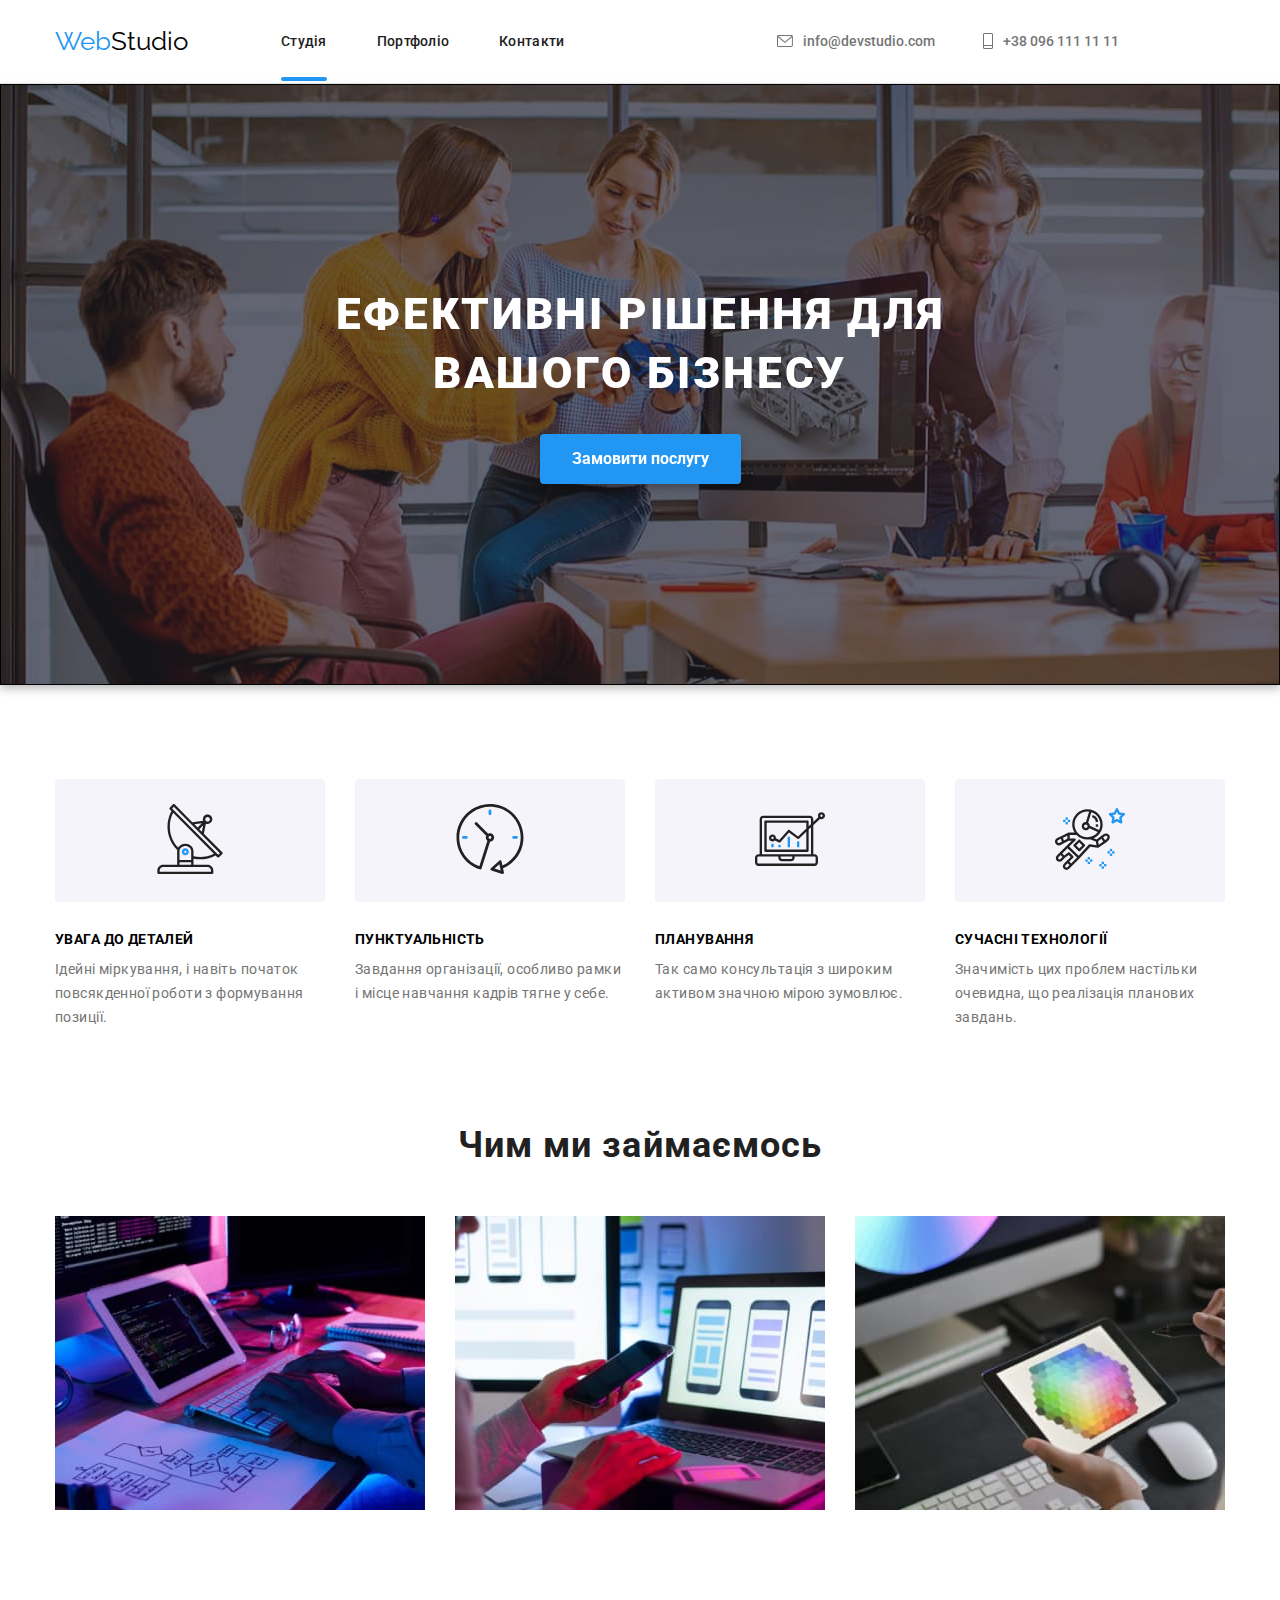
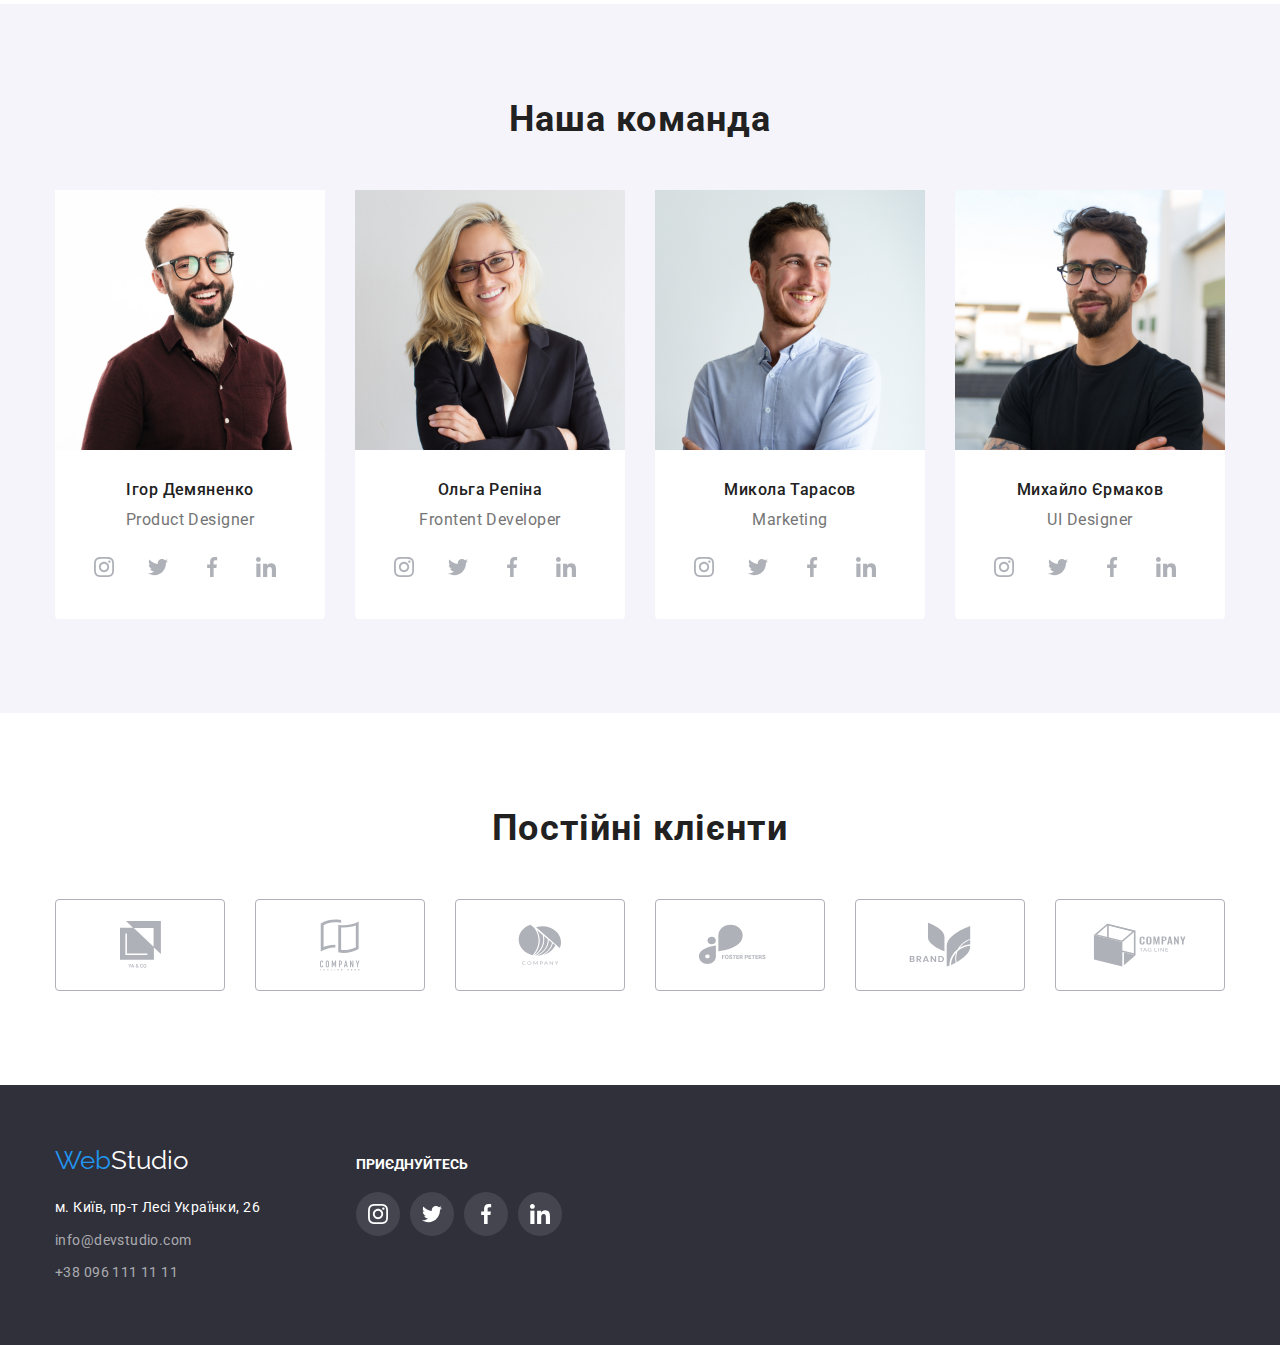
==== index.html @ ad785441 "new" ====
<!DOCTYPE html>
<html lang="uk">

<head>
  <meta charset="UTF-8" />
  <meta http-equiv="X-UA-Compatible" content="IE=edge" />
  <meta name="viewport" content="width=device-width, initial-scale=1.0" />
  <link rel="stylesheet" href="https://cdnjs.cloudflare.com/ajax/libs/modern-normalize/1.1.0/modern-normalize.css">
  <link rel="preconnect" href="https://fonts.googleapis.com">
  <link rel="preconnect" href="https://fonts.gstatic.com" crossorigin>
  <link href="https://fonts.googleapis.com/css2?family=Raleway:wght@700&family=Roboto:wght@400;500;700;900&display=swap"
    rel="stylesheet">
  <link rel="stylesheet" href="./css/styles.css" />
  <title>Web studio</title>
</head>

<body>
  <header class="header">
    <div class="container">
      <nav class="header-nav">
        <a href="./index.html" class="header-logo link"><span class="logo-web link">Web</span>Studio</a>
        
        <ul class="header-list list">
          <li class="list-item"><a class="header-link link current" href="./index.html">Студія</a></li>
          <li class="list-item"><a class="header-link link" href="./portfolio.html">Портфоліо</a></li>
          <li class="list-item"><a class="header-link link" href="#">Контакти</a></li>
        </ul>
        
        <ul class="list contact">
          <li class="contact-item">
            <a class="contact-link link" href="mailto:info@devstudio.com">
              <svg class="header-icon" width="16" height="12">
                <use href="./images/icons.svg#icon-mail"></use>
              </svg>info@devstudio.com
            </a>
          </li>
          <li class="contact-item">
            <a class="contact-link link" href="tel:+380961111111">
              <svg class="header-icon" width="10" height="16">
                <use href="./images/icons.svg#icon-phone"></use>
              </svg>+38 096 111 11 11
            </a>
          </li>
        </ul>
      </nav>
  </div>
 
  </header>
  <main>
    <section class="main-head overlay">
      <div class="container bg-img">
        <h1 class="main-title">Ефективні рішення для вашого бізнесу</h1>
        <button class="header-button button" type="button">Замовити послугу</button>
      </div>
    </section>
    <section class="hero section">
      <div class="container">
        <h2 class="visually-hidden">Переваги</h2>
        
        <ul class="list benefits">
          <li class="benefits-item">
            <div class="hero-item"><svg width="70" height="70">
              <use href="./images/icons.svg#icon-antenna"></use>
            </svg></div>
            <h3 class="list-title">Увага до деталей</h3>
            <p class="list-text">
              Ідейні міркування, і навіть початок повсякденної роботи з
              формування позиції.
            </p>
          </li>
          <li class="benefits-item">
            <div class="hero-item"><svg width="70" height="70">
                <use href="./images/icons.svg#icon-clock"></use>
              </svg></div>
            <h3 class="list-title">Пунктуальність</h3>
            <p class="list-text">
              Завдання організації, особливо рамки і місце навчання кадрів тягне
              у себе.
            </p>
          </li>
          <li class="benefits-item"><div class="hero-item"><svg width="70" height="70">
              <use href="./images/icons.svg#icon-diagram"></use>
            </svg></div>
            <h3 class="list-title">Планування</h3>
            <p class="list-text">
              Так само консультація з широким активом значною мірою зумовлює.
            </p>
          </li>
          <li class="benefits-item"><div class="hero-item"><svg width="70" height="70">
              <use href="./images/icons.svg#icon-astronaut"></use>
            </svg></div>
            <h3 class="list-title">Сучасні технології</h3>
            <p class="list-text">
              Значимість цих проблем настільки очевидна, що реалізація планових
              завдань.
            </p>
          </li>
        </ul>
      </div>
    </section>
    <section class="buisness section">
      <div class="container">
        <h2 class="second-title">Чим ми займаємось</h2>
        <ul class="list buisness-img">
          <li>
            <img src="./images/img1.jpg" width="370" alt="img1" />
          </li>
          <li>
            <img src="./images/img2.jpg" width="370" alt="img2" />
          </li>
          <li>
            <img src="./images/img3.jpg" width="370" alt="img3" />
          </li>
        </ul>
      </div>
    </section>
    <section class="team section">
      <div class="container">
        <h2 class="second-title">Наша команда</h2>
        <ul class="list list-team">
          <li class="team-item">
            <img src="./images/Igor.jpg" width="270" alt="igor" />
            <h3 class="team-title">Ігор Демяненко</h3>
            <p class="team-text">Product Designer</p>
            <ul class="list social-icons">
              <li class="social-item"><a href="" class="link social-link"><svg width="20" height="20">
                <use href="./images/icons.svg#icon-instagram"></use>
              </svg>
            </a>
          </li>
              <li class="social-item"><a href="" class="link social-link"><svg width="20" height="20">
                    <use href="./images/icons.svg#icon-twitter"></use>
                  </svg>
                </a>
              </li>
              <li class="social-item"><a href="" class="link social-link"><svg width="20" height="20">
                    <use href="./images/icons.svg#icon-facebook"></use>
                  </svg>
                </a>
              </li>
              <li class="social-item"><a href="" class="link social-link"><svg width="20" height="20">
                    <use href="./images/icons.svg#icon-linkedin"></use>
                  </svg>
                </a>
              </li>
            </ul>
          </li>
          <li class="team-item">
            <img src="./images/Olga.jpg" width="270" alt="olga" />
            <h3 class="team-title">Ольга Репіна</h3>
            <p class="team-text">Frontent Developer</p>
            <ul class="list social-icons">
              <li class="social-item"><a href="" class="link social-link"><svg width="20" height="20">
                    <use href="./images/icons.svg#icon-instagram"></use>
                  </svg>
                </a>
              </li>
              <li class="social-item"><a href="" class="link social-link"><svg width="20" height="20">
                    <use href="./images/icons.svg#icon-twitter"></use>
                  </svg>
                </a>
              </li>
              <li class="social-item"><a href="" class="link social-link"><svg width="20" height="20">
                    <use href="./images/icons.svg#icon-facebook"></use>
                  </svg>
                </a>
              </li>
              <li class="social-item"><a href="" class="link social-link"><svg width="20" height="20">
                    <use href="./images/icons.svg#icon-linkedin"></use>
                  </svg>
                </a>
              </li>
            </ul>
          </li>
          <li class="team-item">
            <img src="./images/Mikola.jpg" width="270" alt="mikola" />
            <h3 class="team-title">Микола Тарасов</h3>
            <p class="team-text">Marketing</p>
            <ul class="list social-icons">
              <li class="social-item"><a href="" class="link social-link"><svg width="20" height="20">
                    <use href="./images/icons.svg#icon-instagram"></use>
                  </svg>
                </a>
              </li>
              <li class="social-item"><a href="" class="link social-link"><svg width="20" height="20">
                    <use href="./images/icons.svg#icon-twitter"></use>
                  </svg>
                </a>
              </li>
              <li class="social-item"><a href="" class="link social-link"><svg width="20" height="20">
                    <use href="./images/icons.svg#icon-facebook"></use>
                  </svg>
                </a>
              </li>
              <li class="social-item"><a href="" class="link social-link"><svg width="20" height="20">
                    <use href="./images/icons.svg#icon-linkedin"></use>
                  </svg>
                </a>
              </li>
            </ul>
          </li>
          <li class="team-item">
            <img src="./images/Misha.jpg" width="270" alt="misha" />
            <h3 class="team-title">Михайло Єрмаков</h3>
            <p class="team-text">UI Designer</p>
            <ul class="list social-icons">
              <li class="social-item"><a href="" class="link social-link"><svg width="20" height="20">
                    <use href="./images/icons.svg#icon-instagram"></use>
                  </svg>
                </a>
              </li>
              <li class="social-item"><a href="" class="link social-link"><svg width="20" height="20">
                    <use href="./images/icons.svg#icon-twitter"></use>
                  </svg>
                </a>
              </li>
              <li class="social-item"><a href="" class="link social-link"><svg width="20" height="20">
                    <use href="./images/icons.svg#icon-facebook"></use>
                  </svg>
                </a>
              </li>
              <li class="social-item"><a href="" class="link social-link"><svg width="20" height="20">
                    <use href="./images/icons.svg#icon-linkedin"></use>
                  </svg>
                </a>
              </li>
            </ul>
          </li>
        </ul>
      </div>
    </section>
    <section class="our-clients section">
      <div class="container">
        <h2 class="second-title">Постійні клієнти</h2>
        <ul class="list clients">
          <li class="client-item">
            <a href="" class="link client-link">
              <svg width="41" height="47">
                <use href="./images/icons.svg#icon-Union1"></use>
              </svg>
            </a>
          </li>
          <li class="client-item">
            <a href="" class="link client-link">
              <svg width="40" height="52">
                <use href="./images/icons.svg#icon-group2"></use>
              </svg>
            </a>
          </li>
          <li class="client-item">
            <a href="" class="link client-link">
              <svg width="43.5" height="41">
                <use href="./images/icons.svg#icon-Object3"></use>
              </svg>
            </a>
          </li>
          <li class="client-item">
            <a href="" class="link client-link">
              <svg width="84.44" height="40.62">
                <use href="./images/icons.svg#icon-Foster4"></use>
              </svg>
            </a>
          </li>
          <li class="client-item">
            <a href="" class="link client-link">
              <svg width="62.54" height="45.43">
                <use href="./images/icons.svg#icon-Brand5"></use>
              </svg>
            </a>
          </li>
          <li class="client-item">
            <a href="" class="link client-link">
              <svg width="93.8" height="43.9">
                <use href="./images/icons.svg#icon-Company6"></use>
              </svg>
            </a>
          </li>
        </ul>
      </div>
    </section>
  </main>
  <footer class="footer">
    <div class="container box-main">
      <div class="box-left">
        <a href="./index.html" class="footer-logo logo link"><span class="logo-web">Web</span>Studio</a>
        <ul class="list address">
          <li>
            <a class="link footer-contact-link contact-link-map" target="_blank" rel="noreferrer noopener"
              href="https://www.google.com/maps/place/%D0%B1%D1%83%D0%BB.+%D0%9B%D0%B5%D1%81%D0%B8+%D0%A3%D0%BA%D1%80%D0%B0%D0%B8%D0%BD%D0%BA%D0%B8,+26,+%D0%9A%D0%B8%D0%B5%D0%B2,+02000/@50.4265807,30.5361971,17z/data=!4m13!1m7!3m6!1s0x40d4cf0e033ecbe9:0x57a4dffefec77da0!2z0LHRg9C7LiDQm9C10YHQuCDQo9C60YDQsNC40L3QutC4LCAyNiwg0JrQuNC10LIsIDAyMDAw!3b1!8m2!3d50.4265807!4d30.5383858!3m4!1s0x40d4cf0e033ecbe9:0x57a4dffefec77da0!8m2!3d50.4265807!4d30.5383858">м.
              Київ, пр-т Лесі Українки, 26</a>
          </li>
          <li><a class="link footer-contact-link" href="mailto:info@devstudio.com">info@devstudio.com</a></li>
          <li><a class="link footer-contact-link" href="tel:+380961111111">+38 096 111 11 11</a></li>
        </ul>
      </div>
      <div class="social-box">
        <p class="social-title">приєднуйтесь</p>
        <ul class="footer-social list">
          <li class="social-item">
            <a class="social-link" href="#">
              <svg class="social-logo" width="20" height="20">
                <use href="./images/icons.svg#icon-instagram"></use>
              </svg>
            </a>
          </li>
          <li class="social-item">
            <a class="social-link" href="#">
              <svg class="social-logo" width="20" height="20">
                <use href="./images/icons.svg#icon-twitter"></use>
              </svg>
            </a>
          </li>
          <li class="social-item">
            <a class="social-link" href="#">
              <svg class="social-logo" width="20" height="20">
                <use href="./images/icons.svg#icon-facebook"></use>
              </svg>
            </a>
          </li>
          <li class="social-item">
            <a class="social-link" href="#">
              <svg class="social-logo" width="20" height="20">
                <use href="./images/icons.svg#icon-linkedin"></use>
              </svg>
            </a>
          </li>
        </ul>
      </div>
    </div>
  </footer>
  <script src="./js/modal.js"></script>
  </body>
</html>
---- css/styles.css ----
:root {
    --hover-color: rgb(33, 150, 243);
    --white: rgb(255, 255, 255);
    --link-list-text: rgb(117, 117, 117);
    --main-title: rgb(33, 33, 33);
    --head-footer-bg: rgb(47, 48, 58);
    --logo: rgb(0, 0, 0);
    --teem-bg: rgb(245, 244, 250);
    --pf-filter: rgb(245, 245, 245);
    
    --footer-contact: rgba(255, 255, 255, 0.6);
}

.visually-hidden {
    position: absolute;
    white-space: nowrap;
    width: 1px;
    height: 1px;
    overflow: hidden;
    border: 0;
    padding: 0;
    clip: rect(0 0 0 0);
    clip-path: inset(50%);
    margin: -1px;
}


body {
    font-family: 'Roboto', sans-serif;
    margin: 0;
    font-size: 14px;
}

h1,
h2, 
h3, 
p, 
ul {
    margin: 0 auto;
    padding: 0;
}

img {
    display: block;
    width: 100%;
    height: auto;
}
.link {
    text-decoration: none;
}

.list {
    list-style: none;
}

.container {
    max-width: 1200px;
    margin: 0 auto;
    padding: 0 15px;
}

.section {
    padding: 94px 0;
}

.header-nav {
    display: flex;
    align-items: center;
}

.header {
    border-bottom: 1px solid #ECECEC;
}

.button {
    border: none;
}

.header {

    background-color: var(--white);
}

.header-logo {
    font-family: raleway;
    font-size: 26px;
    line-height: 1.19;
    color: var(--logo);

}

.logo-web {
    color: var(--hover-color);
}

.header-list {
    display: flex;
    margin-left: 93px;
}

.header-list .list-item {
    margin-right: 50px;
}

.header-list .list-item:last-child {
    margin-right: 0;
}

.contact {
    display: flex;
    margin-left: auto;
}

.contact .contact-item + .contact-item {
    margin-left: 48px;
}

.header-link {
    position: relative;
    display: block;
    padding-top: 32px;
    padding-bottom: 32px;

    color: var(--main-title);
    font-weight: 500;
    font-size: 14px;
    line-height: 1.333;
    letter-spacing: 0.02em;

    /* transition-property: color;
    transition-duration: 250ms;
    transition-timing-function: cubic-bezier(0.4, 0, 0.2, 1); */

    transition: color 250ms cubic-bezier(0.4, 0, 0.2, 1);
}

.current::after {
    position: absolute;
    bottom: 2px;
    content: '';
    display: block;
    width: 100%;
    height: 4px;
    background-color: var(--hover-color);
    border-radius: 50px;
}


.header-link:hover,
.header-link:focus {
    color: var(--hover-color);
}

.contact-link {
    display: flex;
    padding-top: 31px;
    padding-bottom: 31px;

    color: var(--link-list-text);
    font-weight: 500;
    font-size: 14px;
    line-height: 1.333;
    align-items: center;

    transition-property: color;
    transition-duration: 250ms;
    transition-timing-function: cubic-bezier(0.4, 0, 0.2, 1);

}

.header-icon {
    margin-right: 10px;
    fill: currentColor;
}

.contact-link:hover,
.contact-link:focus {
    color: var(--hover-color);
}

/* Main*/



.main-head {
    text-align: center;
    background: var(--head-footer-bg); 
    padding-top: 200px;
    padding-bottom: 200px;
    
}

.overlay {
    background-image: linear-gradient(to right, 
        rgba(47, 48, 58, 0.4), 
        rgba(47, 48, 58, 0.4)),
        url(../images/header-img.jpg);
    background-size: 1600px;
    border: rgb(0, 0, 0) 1px solid;
    filter: drop-shadow(0px 4px 4px rgba(0, 0, 0, 0.25));
}


.main-title {
    color: var(--white);
    font-weight: 900;
    font-size: 44px;
    line-height: 1.36;
    letter-spacing: 0.06em;
    text-transform: uppercase;
    width: 696px;
    margin-bottom: 30px;

}

.header-button {
    background-color: var(--hover-color);
    color: var(--white);
    cursor: pointer;
    font-weight: 700;
    font-size: 16px;
    line-height: 1.88;
    border-radius: 4px;
    padding: 10px 32px;
    filter: drop-shadow(0px 4px 4px rgba(0, 0, 0, 0.25));
}





.benefits {
    display: flex;
}

.benefits .benefits-item + .benefits-item {
    margin-left: 30px;
}

.hero-item {
    padding: 25px 100px;
    background-color: var(--teem-bg);
    margin-bottom: 30px;
    justify-content: center;
    align-items: center;
    border-radius: 4px;
}

.list-title {
    font-size: 14px;
    line-height: 1.14;
    letter-spacing: 0.03em;
    text-transform: uppercase;
    margin-bottom: 10px;
}

.list-text {
    font-size: 14px;
    line-height: 1.71;
    color: var(--link-list-text);
    letter-spacing: 0.03em;
    width: 270px;
}


.second-title {
    color: var(--main-title);
    font-size: 36px;
    line-height: 1.17;
    text-align: center;
    letter-spacing: 0.03em;
}

.buisness {
    padding-top: 0;
}

.buisness-img {
    display: flex;
    justify-content: space-between;
    margin-top: 50px;
}


.team {
    background-color: var(--teem-bg);
}

.list-team {
    display: flex;
    margin-top: 50px;
    gap: 30px;
}

.team-item {
    background-color: var(--white);
    border-radius: 0px 0px 4px 4px;
}


.team-title {
    font-weight: 500;
    font-size: 16px;
    line-height: 1.19;
    color: var(--main-title);
    text-align: center;
    letter-spacing: 0.03em;
    padding-top: 30px;
}

.team-text {
    font-size: 16px;
    line-height: 1.19;
    color: var(--link-list-text);
    text-align: center;
    letter-spacing: 0.03em;
    padding-top: 10px;
    padding-bottom: 16px;

}

.social-icons {
    display: flex;
    justify-content: center;
    align-items: center;
    padding-bottom: 30px;
}

.social-link {
    display: flex;
    justify-content: center;
    align-items: center;
    width: 44px;
    height: 44px;
    border-radius: 50px;
    fill: #afb1b8;
    
}

.social-link:hover,
.social-link:focus {
    background-color: var(--hover-color);
    fill: var(--white);
}

.clients {
    display: flex;
    justify-content: space-between;
}

.client-item {
    display: flex;
}

.client-link {
    display: flex;
    justify-content: center;
    align-items: center;
    width: 170px;
    height: 92px;
    margin-top: 50px;
    border: 1px solid #afb1b8;
    border-radius: 4px;
    fill: #afb1b8;
    
}

.client-link:hover,
.client-link:focus {
    fill: var(--hover-color);
    border-color: var(--hover-color);
}

/* footer */


.footer {
    background-color: var(--head-footer-bg);
    padding: 60px 0;
}

.box-main {
    display: flex;
    align-items: baseline;
}

.footer-logo {
    font-family: raleway;
    font-size: 26px;
    line-height: 1.19;
    color: var(--white);
    display: inline-block;
    
}

.footer-contact-link {
    display: block;
    font-size: 14px;
    line-height: 1.71;
    color: var(--footer-contact);
    letter-spacing: 0.03em;
}

.footer-contact-link {
    padding-top: 9px;
    width: 231px;
}

.contact-link-map {
    color: var(--white);
    padding-top: 20px;
}

.footer-contact-link:hover,
.footer-contact-link:focus {
    color: var(--white);
}

.social-box {
    display: block;
    margin-left: 70px;
}

.footer-social {
    display: flex;
}

.social-title {
    margin-bottom: 20px;
    font-weight: 700;
    /* font-size: 14px; */
    /* line-height: 1.14; */

    color: var(--white);

    text-transform: uppercase;
}

.social-link {
    display: flex;
    justify-content: center;
    align-items: center;
    margin-right: 10px;
    width: 44px;
    height: 44px;
    color: var(--white);
    border-radius: 50px;
    background-color: rgba(255, 255, 255, 0.1);
}

.social-link:hover,
.social-link:focus {
    background-color: #2196f3;
}

.social-logo {
    fill: currentColor;
}

/* Portfolio */


.filter {
    display: flex;
    justify-content: center;
}

.filter-button {
    color: var(--main-title);
    font-size: 16px;
    font-weight: 500;
    line-height: 1.63;
    background-color: var(--teem-bg);
    cursor: pointer;
    border-radius: 4px;
    min-width: 73px;
    padding: 6px 22px;
}

.btn-nav:not(:last-child) {
    margin-right: 8px;
}


.filter-button:hover,
.filter-button:focus {
    color: var(--white);
    background-color: var(--hover-color);
    box-shadow: 0px 3px 1px rgba(0, 0, 0, 0.1), 0px 1px 2px rgba(0, 0, 0, 0.08),
     0px 2px 2px rgba(0, 0, 0, 0.12);
}

.filter-link {
    overflow: hidden;
}

.filter-link:hover,
.filter-link:focus {
    display: block;
    box-shadow: 0px 1px 1px rgba(0, 0, 0, 0.12), 0px 4px 4px rgba(0, 0, 0, 0.06),
    1px 4px 6px rgba(0, 0, 0, 0.16);
}

.filter-list {
    margin-top: 50px;
    display: flex;
    flex-wrap: wrap;
    gap: 30px;
}



.filter-title {
    color: var(--main-title);
    font-size: 18px;
    line-height: 2;
    margin-bottom: 4px;
}

.filter-text {
    color: var(--link-list-text);
    font-size: 16px;
    line-height: 1.88;
}

.border {
    border: 1px solid #EEEEEE;
    border-top: 0;
    padding: 20px 24px;
}
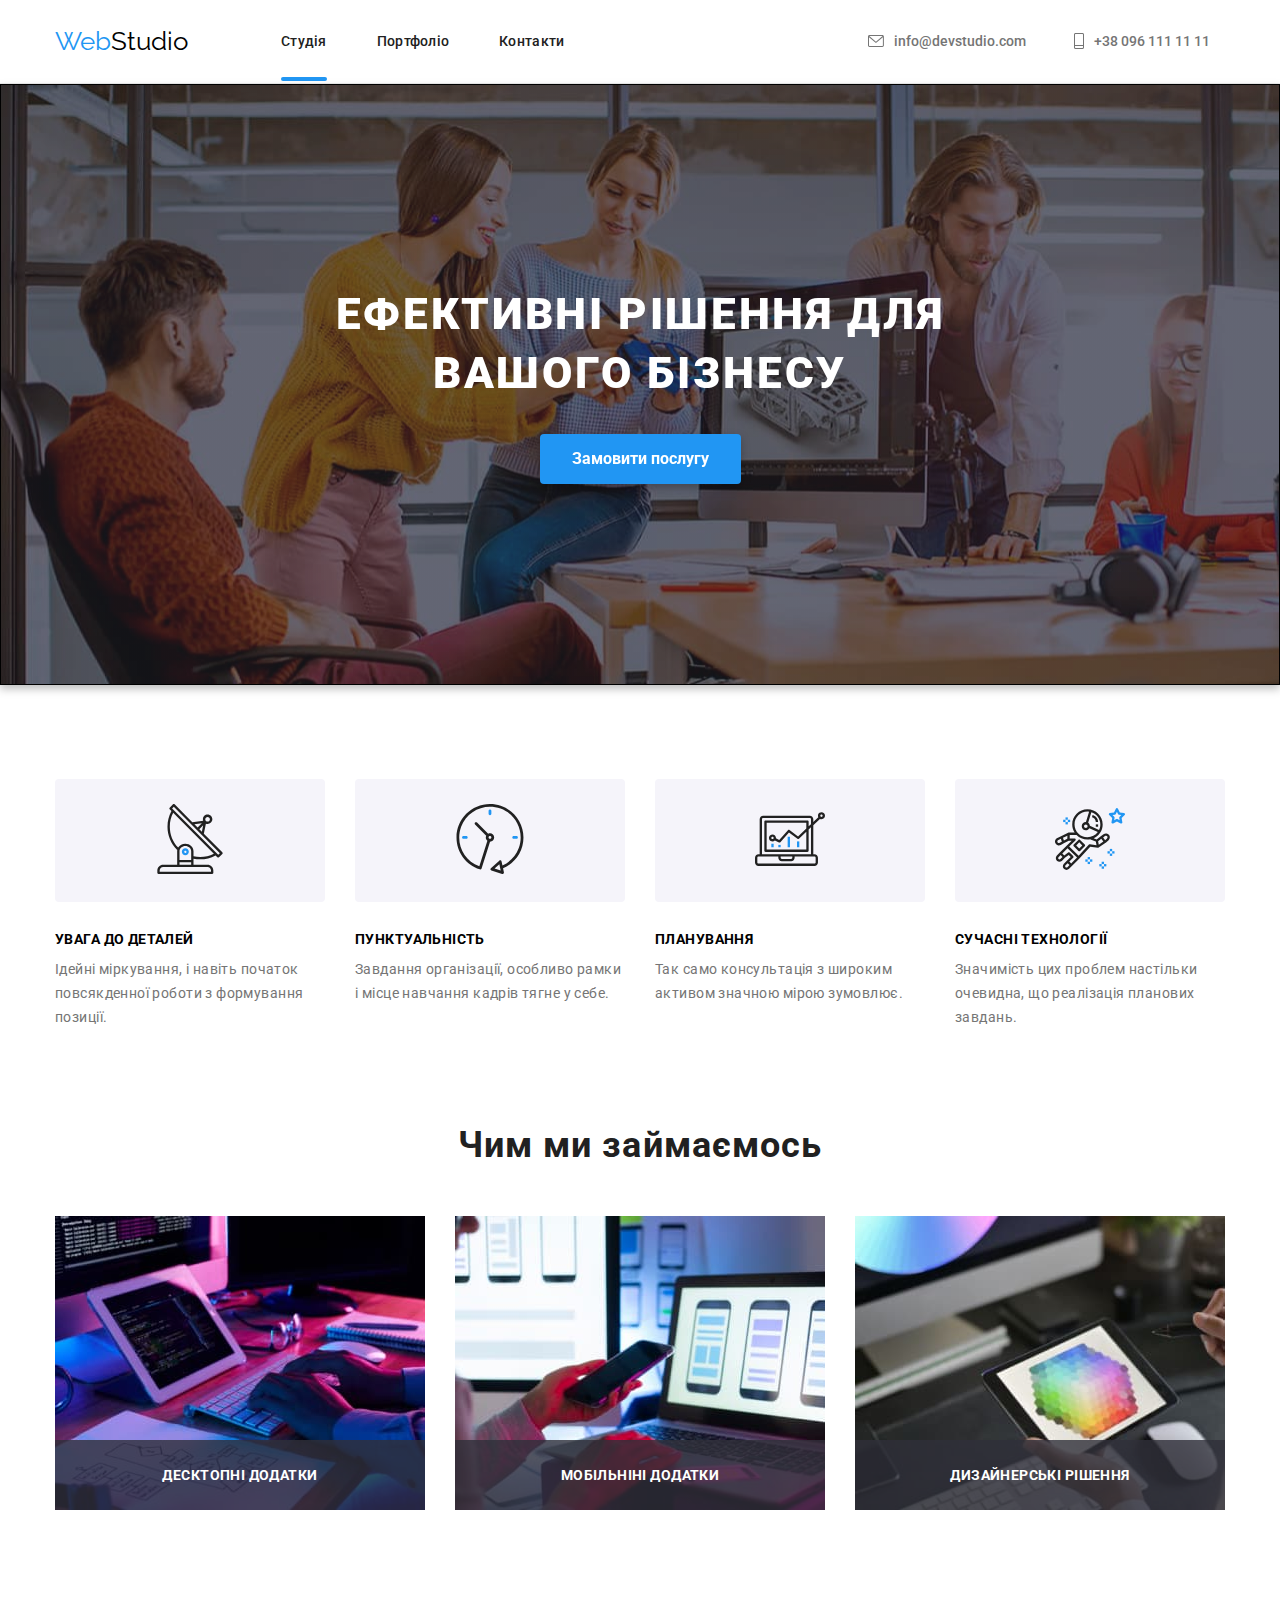
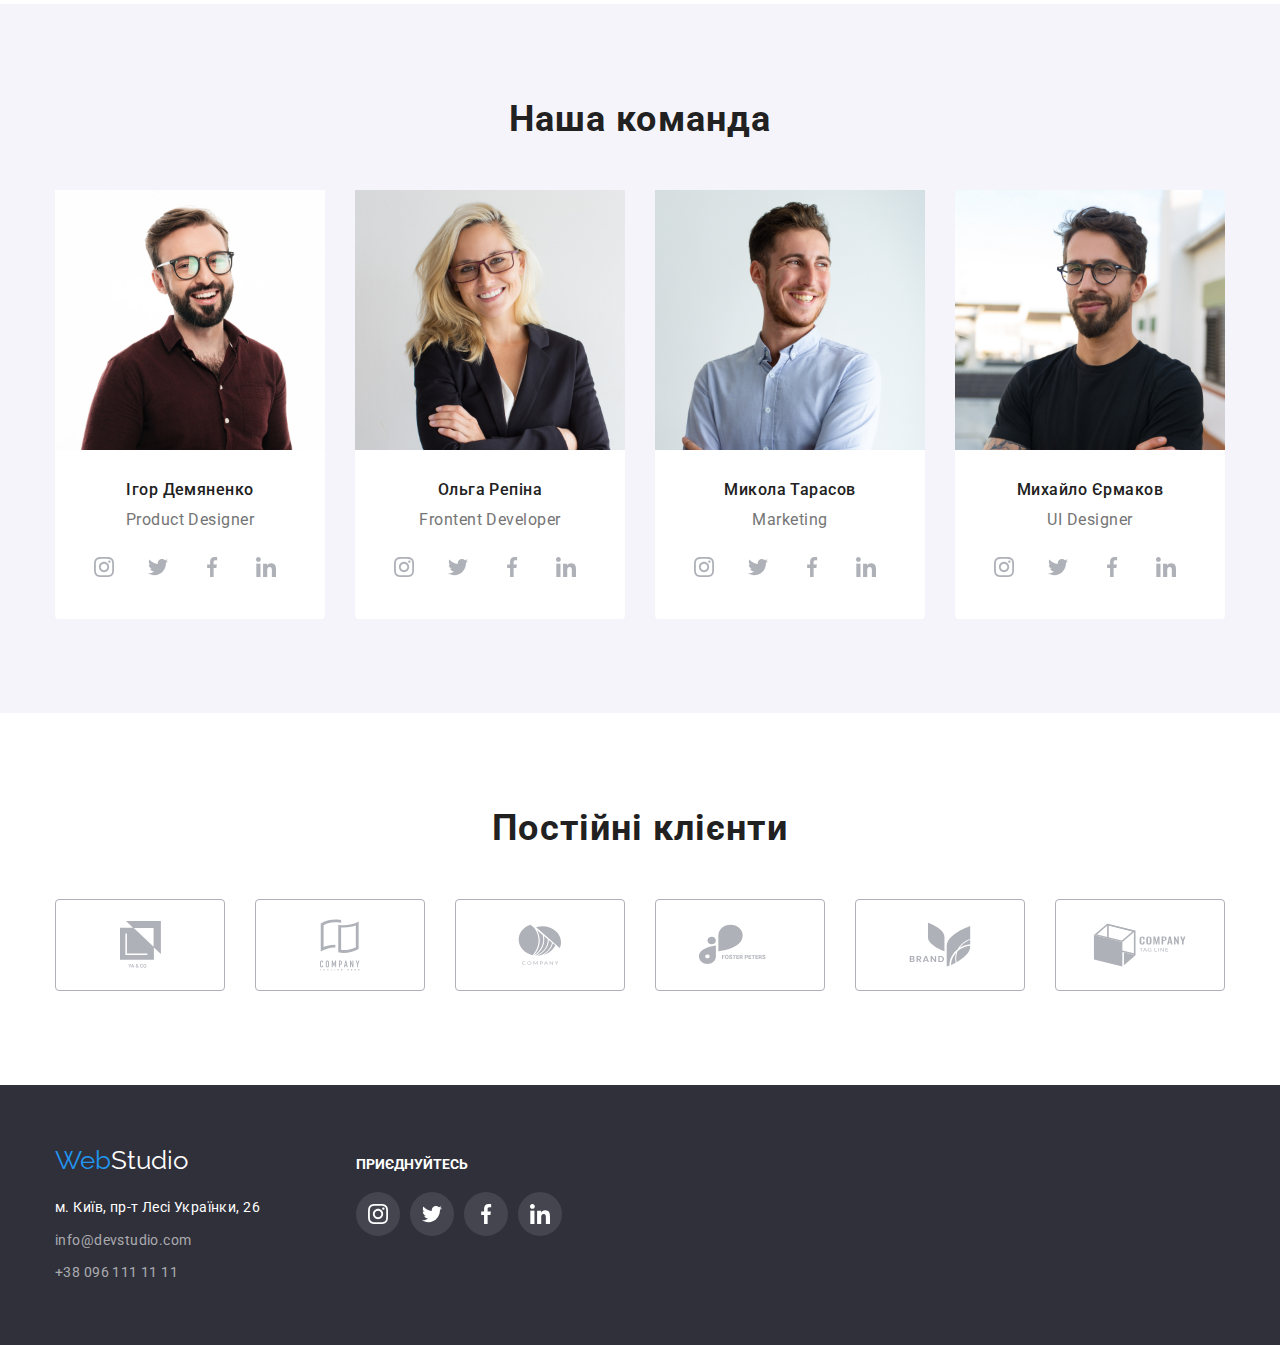
==== commit 2616796f: "homework" ====
--- a/index.html
+++ b/index.html
@@ -50,7 +50,7 @@
     <section class="main-head overlay">
       <div class="container bg-img">
         <h1 class="main-title">Ефективні рішення для вашого бізнесу</h1>
-        <button class="header-button button" type="button">Замовити послугу</button>
+        <button class="header-button button" type="button" data-modal-open>Замовити послугу</button>
       </div>
     </section>
     <section class="hero section">
@@ -102,14 +102,17 @@
       <div class="container">
         <h2 class="second-title">Чим ми займаємось</h2>
         <ul class="list buisness-img">
-          <li>
+          <li class="buisness-item">
             <img src="./images/img1.jpg" width="370" alt="img1" />
-          </li>
-          <li>
+            <p class="lable">ДЕСКТОПНІ ДОДАТКИ</p>
+          </li>
+          <li class="buisness-item">
             <img src="./images/img2.jpg" width="370" alt="img2" />
-          </li>
-          <li>
+            <p class="lable">МОБІЛЬНІНІ ДОДАТКИ</p>
+          </li>
+          <li class="buisness-item">
             <img src="./images/img3.jpg" width="370" alt="img3" />
+            <p class="lable">ДИЗАЙНЕРСЬКІ РІШЕННЯ</p>
           </li>
         </ul>
       </div>
--- a/css/styles.css
+++ b/css/styles.css
@@ -109,6 +109,7 @@
 .contact {
     display: flex;
     margin-left: auto;
+    margin-right: 15px;
 }
 
 .contact .contact-item + .contact-item {
@@ -281,6 +282,23 @@
     margin-top: 50px;
 }
 
+.buisness-item {
+    position: relative;
+}
+
+.lable {
+    display: flex;
+    position: absolute;
+    background-color: rgba(47, 48, 58, 0.8);
+    color: #fff;
+    width: 100%;
+    height: 24%;
+    bottom: 0;
+    font-weight: 700;
+    letter-spacing: 0.03em;
+    align-items: center;
+    justify-content: center;
+}
 
 .team {
     background-color: var(--teem-bg);
@@ -341,6 +359,7 @@
 .social-link:focus {
     background-color: var(--hover-color);
     fill: var(--white);
+    transition: background-color 250ms cubic-bezier(0.4, 0, 0.2, 1);
 }
 
 .clients {
@@ -369,6 +388,8 @@
 .client-link:focus {
     fill: var(--hover-color);
     border-color: var(--hover-color);
+    transition: fill 250ms cubic-bezier(0.4, 0, 0.2, 1),
+    border-color 250ms cubic-bezier(0.4, 0, 0.2, 1);
 }
 
 /* footer */
@@ -399,6 +420,7 @@
     line-height: 1.71;
     color: var(--footer-contact);
     letter-spacing: 0.03em;
+    transition: color 250ms cubic-bezier(0.4, 0, 0.2, 1);
 }
 
 .footer-contact-link {
@@ -475,6 +497,9 @@
     border-radius: 4px;
     min-width: 73px;
     padding: 6px 22px;
+    transition: box-shadow 250ms cubic-bezier(0.4, 0, 0.2, 1),
+        color 250ms cubic-bezier(0.4, 0, 0.2, 1),
+        background-color 250ms cubic-bezier(0.4, 0, 0.2, 1);
 }
 
 .btn-nav:not(:last-child) {
@@ -488,10 +513,44 @@
     background-color: var(--hover-color);
     box-shadow: 0px 3px 1px rgba(0, 0, 0, 0.1), 0px 1px 2px rgba(0, 0, 0, 0.08),
      0px 2px 2px rgba(0, 0, 0, 0.12);
+    
+}
+
+.filter-list {
+    margin-top: 50px;
+    display: flex;
+    flex-wrap: wrap;
+    gap: 30px;
 }
 
 .filter-link {
+    transition: box-shadow 250ms cubic-bezier(0.4, 0, 0.2, 1);
+}
+
+.filter-img {
+    position: relative;
     overflow: hidden;
+}
+
+.animate {
+    display: block;
+    position: absolute;
+    width: 100%;
+    height: 100%;
+    top: 1px;
+    background-color: rgba(33, 150, 243, 0.9);
+    transform: translateY(100%);
+    transition: transform 250ms cubic-bezier(0.4, 0, 0.2, 1);
+}
+
+.animate-text {
+    
+    font-weight: 400;
+    font-size: 18px;
+    line-height: 28px;
+    letter-spacing: 0.03em;
+    color: #FFFFFF;
+    padding: 63px 24px;
 }
 
 .filter-link:hover,
@@ -501,11 +560,8 @@
     1px 4px 6px rgba(0, 0, 0, 0.16);
 }
 
-.filter-list {
-    margin-top: 50px;
-    display: flex;
-    flex-wrap: wrap;
-    gap: 30px;
+.filter-link:hover .animate {
+    transform: translateY(0);
 }
 
 
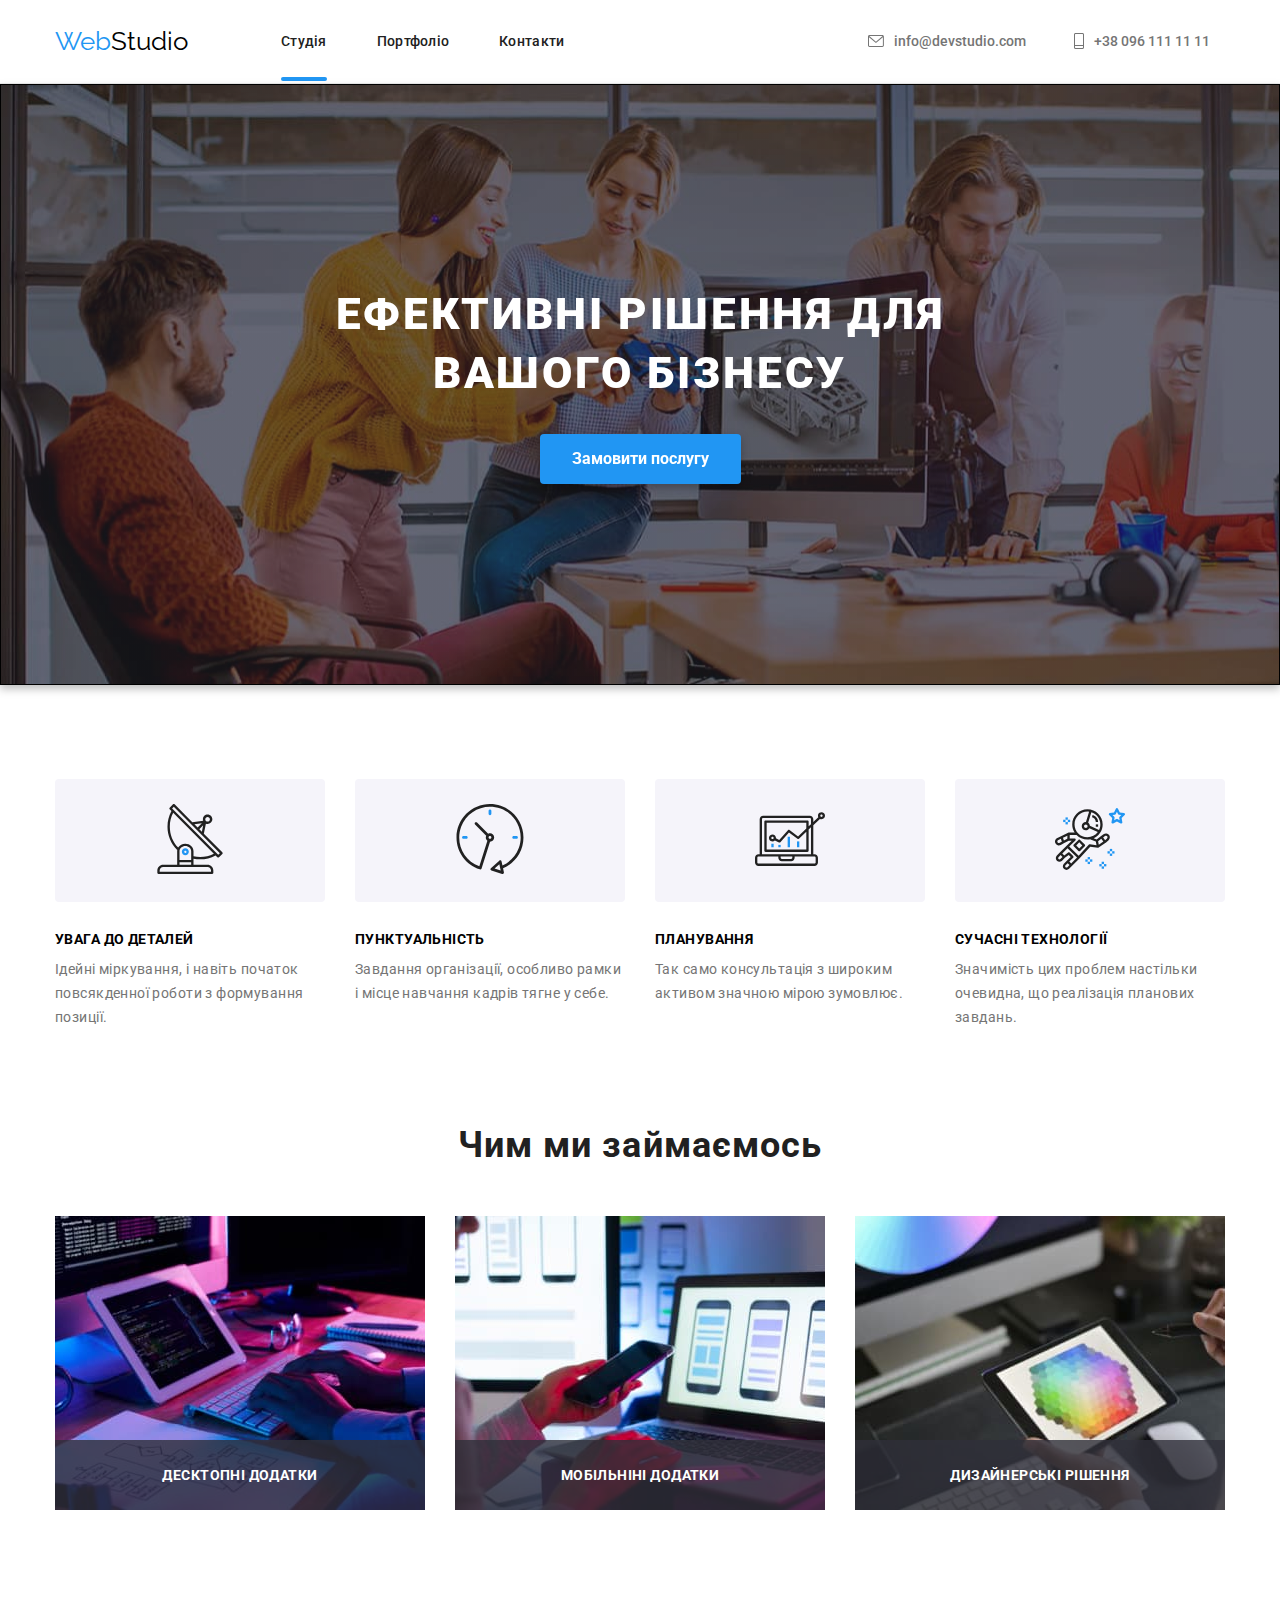
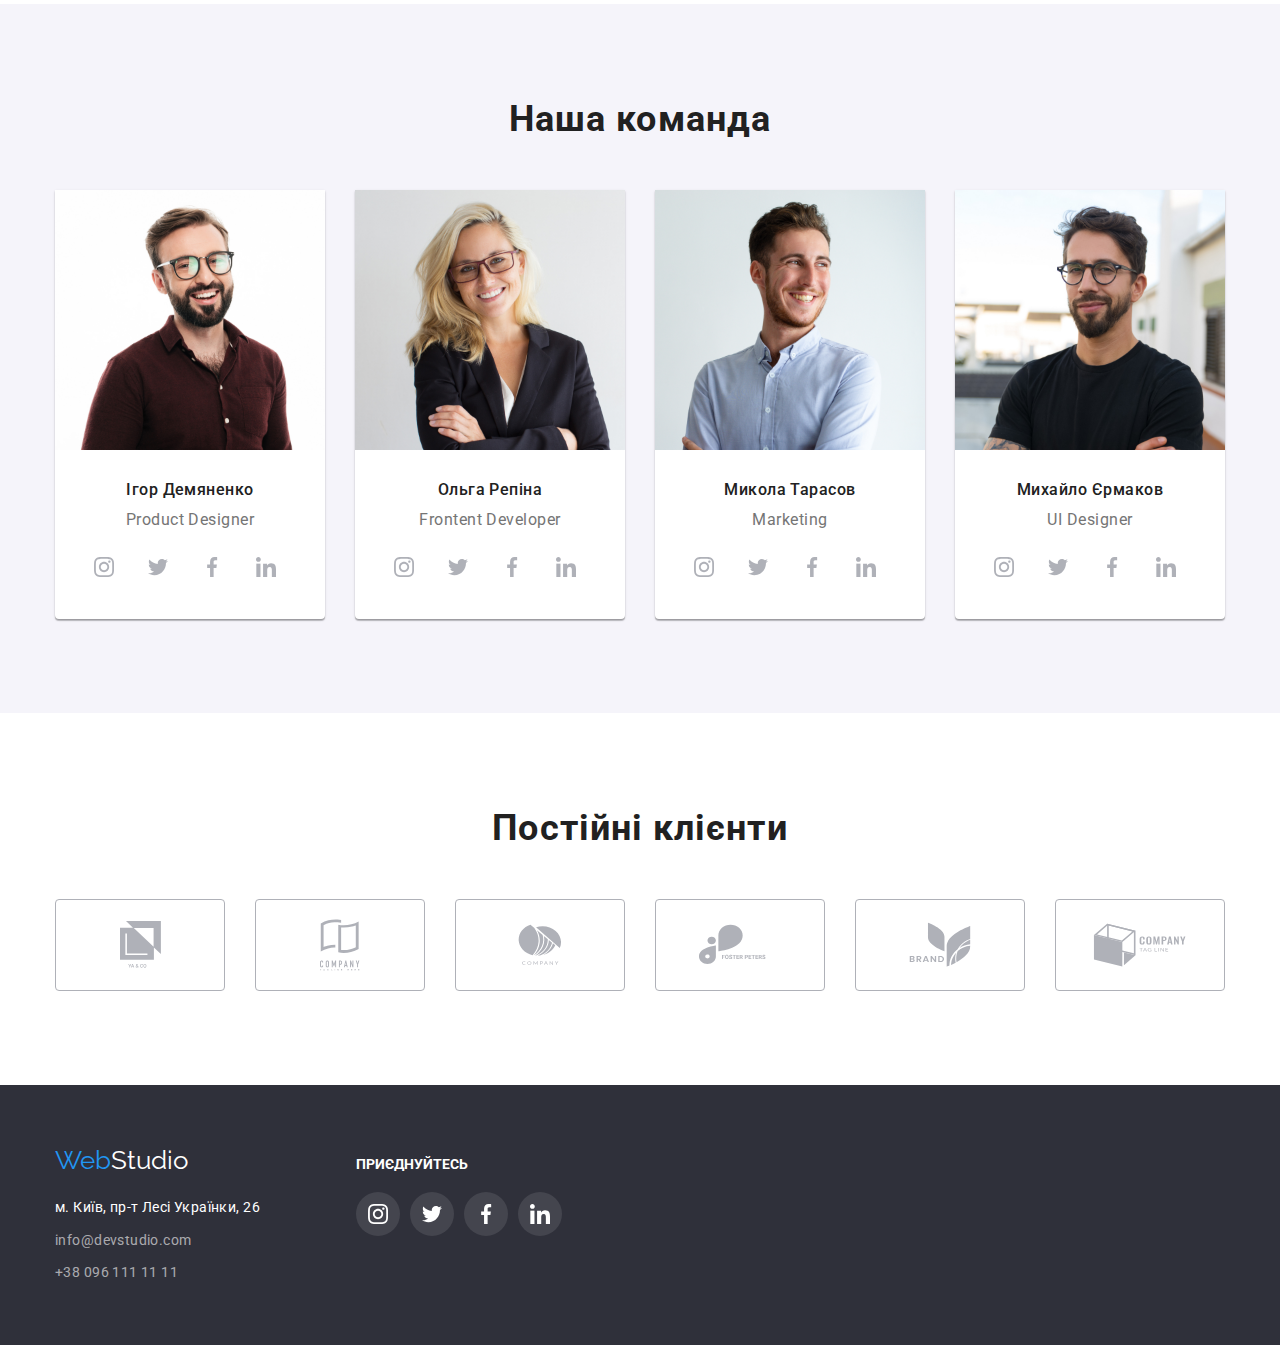
==== commit 95571a16: "Done" ====
--- a/index.html
+++ b/index.html
@@ -331,6 +331,16 @@
       </div>
     </div>
   </footer>
+
+  <div class="modal-order is-hidden" data-modal>
+    <div class="modal-window">
+      <button type="button" class="modal-close" data-modal-close>
+        <svg width="11" height="11">
+          <use href="./images/icons.svg#icon-Closebtn"></use>
+        </svg>
+      </button>
+    </div>
+  </div>
   <script src="./js/modal.js"></script>
   </body>
 </html>--- a/css/styles.css
+++ b/css/styles.css
@@ -163,10 +163,11 @@
     line-height: 1.333;
     align-items: center;
 
-    transition-property: color;
+    transition: color 250ms cubic-bezier(0.4, 0, 0.2, 1);
+
+    /* transition-property: color;
     transition-duration: 250ms;
-    transition-timing-function: cubic-bezier(0.4, 0, 0.2, 1);
-
+    transition-timing-function: cubic-bezier(0.4, 0, 0.2, 1); */
 }
 
 .header-icon {
@@ -313,6 +314,8 @@
 .team-item {
     background-color: var(--white);
     border-radius: 0px 0px 4px 4px;
+    box-shadow: 0px 1px 3px rgba(0, 0, 0, 0.12), 0px 1px 1px rgba(0, 0, 0, 0.14), 0px 2px 1px rgba(0, 0, 0, 0.2);
+
 }
 
 
@@ -352,6 +355,8 @@
     height: 44px;
     border-radius: 50px;
     fill: #afb1b8;
+    transition: background-color 250ms cubic-bezier(0.4, 0, 0.2, 1),
+        fill 250ms cubic-bezier(0.4, 0, 0.2, 1);
     
 }
 
@@ -359,16 +364,16 @@
 .social-link:focus {
     background-color: var(--hover-color);
     fill: var(--white);
-    transition: background-color 250ms cubic-bezier(0.4, 0, 0.2, 1);
 }
 
 .clients {
     display: flex;
-    justify-content: space-between;
+    gap: 30px;
 }
 
 .client-item {
     display: flex;
+    
 }
 
 .client-link {
@@ -378,18 +383,27 @@
     width: 170px;
     height: 92px;
     margin-top: 50px;
-    border: 1px solid #afb1b8;
+
+    color: #afb1b8;
+
+
+    border: 1px solid currentColor;
     border-radius: 4px;
-    fill: #afb1b8;
+    /* fill: #afb1b8; */
+    fill: currentColor;
+
+    transition: color 250ms cubic-bezier(0.4, 0, 0.2, 1)
+        
     
 }
 
 .client-link:hover,
 .client-link:focus {
-    fill: var(--hover-color);
+    /* fill: var(--hover-color);
     border-color: var(--hover-color);
     transition: fill 250ms cubic-bezier(0.4, 0, 0.2, 1),
-    border-color 250ms cubic-bezier(0.4, 0, 0.2, 1);
+    border-color 250ms cubic-bezier(0.4, 0, 0.2, 1); */
+    color: var(--hover-color);
 }
 
 /* footer */
@@ -477,6 +491,61 @@
 
 .social-logo {
     fill: currentColor;
+}
+
+/* Modal */
+
+.modal-order {
+    position: fixed;
+    top: 0;
+    right: 0;
+    width: 100%;
+    height: 100%;
+    background-color: rgba(0, 0, 0, 0.2);
+    opacity: 1;
+    transition: opacity 250ms cubic-bezier(0.4, 0, 0.2, 1);
+}
+
+.modal-order.is-hidden {
+    opacity: 0;
+    pointer-events: none;
+}
+
+.modal-order.is-hidden .modal-window {
+    transform: translate(-50%, -50%) scale(0.8);
+}
+
+.modal-window {
+    position: absolute;
+    width: 528px;
+    height: 581px;
+    top: 50%;
+    left: 50%;
+    background-color: var(--white);
+    box-shadow: 0px 1px 3px rgba(0, 0, 0, 0.12), 0px 1px 1px rgba(0, 0, 0, 0.14), 0px 2px 1px rgba(0, 0, 0, 0.2);
+    border-radius: 4px;
+    transform: translate(-50%, -50%) scale(1);
+    transition: transform 250ms cubic-bezier(0.4, 0, 0.2, 1);
+
+
+}
+
+.modal-close {
+    display: block;
+    position: absolute;
+    /* align-items: center;
+    justify-content: center; */
+    padding: 0;
+    top: 8px;
+    right: 8px;
+
+    width: 30px;
+    height: 30px;
+
+    border: 1px solid rgba(0, 0, 0, 0.1);
+    border-radius: 15px;
+    background-color: #fff;
+    cursor: pointer;
 }
 
 /* Portfolio */
@@ -524,6 +593,7 @@
 }
 
 .filter-link {
+    display: block;
     transition: box-shadow 250ms cubic-bezier(0.4, 0, 0.2, 1);
 }
 
@@ -555,7 +625,6 @@
 
 .filter-link:hover,
 .filter-link:focus {
-    display: block;
     box-shadow: 0px 1px 1px rgba(0, 0, 0, 0.12), 0px 4px 4px rgba(0, 0, 0, 0.06),
     1px 4px 6px rgba(0, 0, 0, 0.16);
 }
